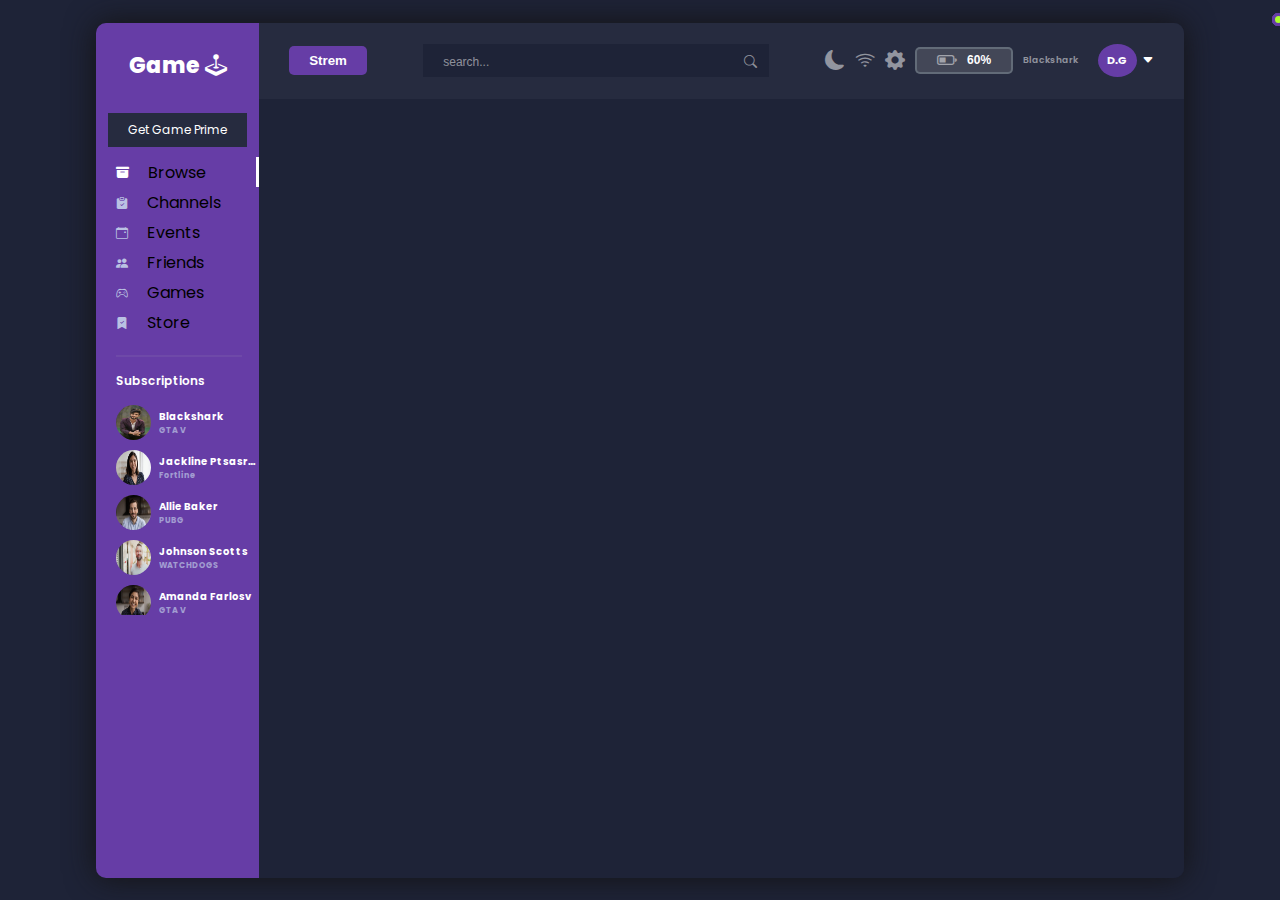
==== pubg.html @ 073b0afb "updated Game-site" ====
<!DOCTYPE html>
<html lang="en">
<head>
    <meta charset="UTF-8">
    <meta name="viewport" content="width=device-width, initial-scale=1.0">
    <title>GAME-SITE</title>

    <!-- *** BOOTSTRAP CDN -->
    <link rel="stylesheet" href="https://cdn.jsdelivr.net/npm/bootstrap-icons@1.11.3/font/bootstrap-icons.min.css">

    <!-- CSS LINK -->
    <link rel="stylesheet" href="styles.css">
</head>
<body>
    
    <!-- ========================= HEADER SECTION ======================= -->
    <header>

        <!-- ========================= ASIDE SECTION ======================= -->
        <aside>
            <h1>Game <i class="bi bi-joystick"></i></h1>
            <button>Get Game Prime</button>
            <ul>
                <li class="active"><a href="#"><i class="bi bi-archive-fill"></i></a> Browse</li>
                <li><a href="#"><i class="bi bi-clipboard-check-fill"></i></a> Channels</li>
                <li><a href="#"><i class="bi bi-calendar-event"></i></a> Events</li>
                <li><a href="#"><i class="bi bi-people-fill"></i></a> Friends</li>
                <li><a href="#"><i class="bi bi-controller"></i></a> Games</li>
                <li><a href="#"><i class="bi bi-bookmark-check-fill"></i></a> Store</li>
            </ul>
            <!-- SUBSCRIPTIONS -->
            <div class="subscriptions">
                <h5>Subscriptions</h5>
                <div class="cards">
                    <div class="card">
                        <div class="img">
                            <img src="images/user1.jpg" alt="">
                        </div>
                        <div class="content">
                            <h6>Blackshark</h6>
                            <p>GTA V</p>
                        </div>
                    </div>
                    <div class="card">
                        <div class="img">
                            <img src="images/user2.jpg" alt="">
                        </div>
                        <div class="content">
                            <h6>Jackline Ptsasra232</h6>
                            <p>Fortline</p>
                        </div>
                    </div>
                    <div class="card">
                        <div class="img">
                            <img src="images/user3.jpg" alt="">
                        </div>
                        <div class="content">
                            <h6>Allie Baker</h6>
                            <p>PUBG</p>
                        </div>
                    </div>
                    <div class="card">
                        <div class="img">
                            <img src="images/user7.jpg" alt="">
                        </div>
                        <div class="content">
                            <h6>Johnson Scotts</h6>
                            <p>WATCHDOGS</p>
                        </div>
                    </div>
                    <div class="card">
                        <div class="img">
                            <img src="images/user4.jpg" alt="">
                        </div>
                        <div class="content">
                            <h6>Amanda Farlosv</h6>
                            <p>GTA V</p>
                        </div>
                    </div>
                    <div class="card">
                        <div class="img">
                            <img src="images/user6.jpg" alt="">
                        </div>
                        <div class="content">
                            <h6>Simaran Alen</h6>
                            <p>Contract-Strike</p>
                        </div>
                    </div>
                    <div class="card">
                        <div class="img">
                            <img src="images/user5.jpg" alt="">
                        </div>
                        <div class="content">
                            <h6>Sarte[Klenn] Shirishti</h6>
                            <p>D-DAY</p>
                        </div>
                    </div>
                    <div class="card">
                        <div class="img">
                            <img src="images/user8.jpg" alt="">
                        </div>
                        <div class="content">
                            <h6>Ashley Anderson</h6>
                            <p>Sun Andreas</p>
                        </div>
                    </div>
                    <div class="card">
                        <div class="img">
                            <img src="images/user9.jpg" alt="">
                        </div>
                        <div class="content">
                            <h6>Adams Samson</h6>
                            <p>GTA V</p>
                        </div>
                    </div>
                    <div class="card">
                        <div class="img">
                            <img src="images/user10.jpg" alt="">
                        </div>
                        <div class="content">
                            <h6>Hamilta Haldon</h6>
                            <p> Cross wars</p>
                        </div>
                    </div>
                </div>
            </div>
        </aside>
        <!-- ========================= ASIDE SECTION END ======================= -->


        <!-- ========================= ARTICLE SECTION ======================= -->
        <article>
            <nav>
                <button>Strem</button>
                <div class="search">
                    <input type="text" placeholder="search...">
                    <i class="bi bi-search"></i>
                </div>
                <div class="right_bx">
                    <i class="bi bi-moon-fill" id="night"></i>
                    <!-- <i class="bi bi-brightness-high-fill" id="day"></i> -->
                    <i class="bi bi-wifi" id="wifi"></i>
                    <i class="bi bi-gear-fill"></i>
                    <button id="active_battery"><i class="bi bi-battery-half" id="battery_icon"></i><span id="battery_level">60%</span></button>
                    <div class="user_data">
                        <h6>Blackshark</h6>
                        <h5>D.G</h5>
                        <i class="bi bi-caret-down-fill"></i>
                        <div class="card">
                            <img src="images/user1.jpg" alt="">
                            <h6>Blackshark</h6>
                            <p>GTA V</p>
                            <button>Premium</button>
                            <img class="gta_img" src="images/gta.jpeg" alt="">
                        </div>
                    </div>
                </div>
            </nav>

            
        </article>
        <!-- ========================= ARTICLE SECTION END ======================= -->
    </header>
    <!-- ========================= HEADER SECTION END ======================= -->


    <!-- *******SCRIPT TAG****** -->
    <script src="script.js"></script>
</body>
</html>
---- styles.css ----
@import url('https://fonts.googleapis.com/css2?family=Poppins:wght@100;200;300;400;500;600;700;800;900&display=swap');
/* ******************* GENERAL STYLING ********************* */
*{
    padding: 0;
    margin: 0;
    box-sizing: border-box;
}

:root {
    --primary-color: #262B3F;
    --secondary-color: #FFF;
    --color-3: #1E2337;
    --color-4: rgb(255,255,255,.5);
    --color-5: greenyellow;
}

body {
    inline-size: 100%;
    block-size: 100vh;
    background: #1E2337;
    font-family: 'Poppins', sans-serif;
    display: flex;
    align-items: center;
    justify-content: center;
}


/* ************************** MAIN STYLING ******************************** */
header {
    inline-size: 85%;
    block-size: 95%;
    box-shadow: 0px 0px 30px rgb(20,19,19);
    border-radius: 10px;
    display: flex;
}
header aside, article {
    inline-size: 85%;
    block-size: 100%;
    /* border: 1px solid #FFF; */
    border-radius: 0px 10px 10px 0px;
    background: var(--color-3);
}
header aside {
    inline-size: 15%;
    border-radius: 10px 0px 0px 10px;
    background: #663DA6;
}
header aside h1 {
    inline-size: 100%;
    block-size: 10%;
    /* border: 1px solid #FFF; */
    display: flex;
    align-items: center;
    justify-content: center;
    color: #FFF;
    font-size: 22px;
    font-weight: 800;
}
header aside h1 i {
    margin-inline-start: 5px;
}
header aside button {
    display: block;
    padding: 8px 20px;
    margin: auto;
    border: none;
    outline: none;
    cursor: pointer;
    font-family: 'Poppins', sans-serif;
    font-size: 12px;
    background: var(--primary-color);
    color: var(--secondary-color);
    margin-block-start: 5px;
    transition: .3s linear;
}
header aside button:hover {
    background: var(--color-3);
}
header aside ul {
    position: relative;
    list-style: none;
    margin-block-start: 10px;
    margin-inline-start: 12%; 
    padding-block-end: 20px;
}
header aside ul::before {
    content: '';
    position: absolute;
    inline-size: 88%;
    block-size: 2px;
    background: rgb(184,184,184,.1);
    inset-block-end: 0;
}
header aside ul li {
    padding: 2.5px 0px;
}
header aside ul li a {
    text-decoration: none;
    color: rgb(225,255,255,.7);
    font-size: 12px;
    font-weight: 400;
    transition: .3s linear;
}
header aside ul li a:hover {
    color: var(--secondary-color);
}
header aside ul li a i {
    margin-inline-end: 15px;
}
header aside ul .active {
    border-inline-end: 3px solid #FFF;
}
header aside ul .active a {
    color: var(--secondary-color);
    font-size: 13px;
}
/* subscritions */
header aside .subscriptions {
    inline-size: 99%;
    block-size: 10% !important;
    /* border: 1px solid #FFF; */
    margin-block-start: 15px;
    margin-inline-start: 12%;
}
header aside .subscriptions h5 {
    color: var(--secondary-color);
    font-size: 12px;
    font-weight: 600;
}
header aside .subscriptions .cards {
    inline-size: 88%;
    block-size: 210px;
    /* border: 1px solid #FFF; */
    overflow-x: auto;
    margin-block-start: 15px;
}
header aside .subscriptions .cards::-webkit-scrollbar {
    inline-size: 4px;
    background: rgba(184,184,184,.2);
    border-radius: 20px;
    visibility: hidden;
    transition: .3s linear;
}
header aside .subscriptions .cards::-webkit-scrollbar-thumb {
    background: rgba(184,184,184,.7);
    border-radius: 20px;
    visibility: hidden;
    transition: .3s linear;
}
header aside .subscriptions .cards:hover::-webkit-scrollbar-thumb {
    visibility: visible;
}
header aside .subscriptions .cards:hover::-webkit-scrollbar {
    visibility: visible;
}
header aside .subscriptions .cards .card {
    margin-block-end: 10px;
    /* border: 1px solid #FFF; */
    display: flex;
    align-items: center;
}
header aside .subscriptions .cards .card .img {
    inline-size: 35px;
    block-size: 35px;
    border-radius: 50%;
}
header aside .subscriptions .cards .card .img::before {
    content: '';
    position: absolute;
    inline-size: 7px;
    block-size: 7px;
    background: greenyellow;
    border-radius: 50%;
    border: 3px solid #663DA6;
    inset-block-start: 13px;
    inset-inline-end: -5px;
}
header aside .subscriptions .cards .card .img img {
    inline-size: 35px;
    block-size: 35px;
    border-radius: 50%;
}
header aside .subscriptions .cards .card .content {
    margin-inline-start: 8px;
}
header aside .subscriptions .cards .card .content h6 {
    inline-size: 100px;
    color: #FFF;
    font-size: 10px;
    text-overflow: ellipsis;
    white-space: nowrap;
    overflow: hidden;
}
header aside .subscriptions .cards .card .content p {
    inline-size: 100px;
    color: rgb(225,255,255,.5);
    font-size: 8px;
    font-weight: 700;
    text-overflow: ellipsis;
    white-space: nowrap;
    overflow: hidden;
}

/* === article section === */
header article nav {
    inline-size: 100%;
    block-size: 9%;
    /* border: 1px solid #FFF; */
    border-radius: 0px 10px 0px 0px;
    padding: 0px 30px;
    display: flex;
    align-items: center;
    justify-content: space-between;
    background: var(--primary-color);
}
header article nav button {
    padding: 7px 20px;
    border-radius: 5px;
    border: none;
    outline: none;
    background: #663DA6;
    color: var(--secondary-color);
    font-size: 'Poppins', sans;
    font-weight: 800;
}
header article nav .search {
    inline-size: 40%;
    background: var(--color-3);
    padding: 4px 10px;
    transition: .5s linear;
}
header article nav .search input {
    inline-size: 94%;
    background: none;
    border: none;
    outline: none;
    padding: 0px 10px;
    color: var(--secondary-color);
    transition-property: .5s linear;
}
header article nav .search input::placeholder {
    color: var(--color-4);
    font-size: 'Poppins', sans-serif;
    font-size: 12px;
    transition: .5s linear;
}
header article nav .search i {
    color: var(--color-4);
    font-size: 13px;
    transition: .5s linear;
}
header article nav .right_bx {
    inline-size: 38%;
    /* border: 1px solid #FFF; */
    display: flex;
    align-items: center;
    justify-content: space-between;
}
header article nav .right_bx i {
    color: var(--color-4);
    font-size: 20px;
    cursor: pointer;
    transition: .5s linear;
}
header article nav .right_bx i:hover {
    color: rgb(225,255,255);
}
header article nav .right_bx button {
    padding: 0px 20px;
    background: rgb(184,184,184,.2);
    border: 2px solid rgb(225,255,255, .2);
    display: flex;
    align-items: center;
    font-size: 12px;
    color: var(--secondary-color);
    transition: .5s linear;
}
header article nav .right_bx button span {
    margin: -2px 0px 0px 10px;
}
/* battery active */
header article nav .right_bx .active_battery {
    background: #663DA6;
    box-shadow: 0px 0px 20px #663DA6;
}
header article nav .right_bx .user_data {
    position: relative;
    display: flex;
    align-items: center;
    cursor: pointer;
    transition: .5s linear;
}
header article nav .right_bx .user_data h6 {
    inline-size: 70px;
    color: var(--color-4);
    font-weight: 600;
    font-size: 9px;
    text-overflow: ellipsis;
    white-space: nowrap;
    overflow: hidden;
    transition: .5s linear;
}
header article nav .right_bx .user_data h5 {
    color: var(--secondary-color);
    background: #663DA6;
    border-radius: 50%;
    padding: 8px 9px;
    font-size: 11px;
    margin: 0px 5px;
    transition: .5s linear;
}
header article nav .right_bx .user_data i {
    color: var(--secondary-color);
    font-size: 12px;
    transition: .7s linear;
}
header article nav .right_bx .user_data:hover i {
    transform: rotate(180deg);
}
header article nav .right_bx .user_data .card {
    position: absolute;
    inline-size: 130px;
    block-size: 0px;
    /* border: 1px solid #FFF; */
    inset-block-start: 50px;
    z-index: 9999;
    display: flex;
    align-items: center;
    flex-direction: column;
    overflow: hidden;
    opacity: 0;
    transition: 1s linear;
}
header article nav .right_bx .user_data:hover .card {
    block-size: 200px;
    opacity: 1;
    overflow: unset;
}
header article nav .right_bx .user_data .card::before {
    content: '';
    position: absolute;
    inline-size: 100%;
    block-size: 100%;
    background: rgb(184,184,184,.1);
    backdrop-filter: blur(5px);
    border-radius: 10px;
    z-index: -1;
}
header article nav .right_bx .user_data .card::after {
    content: '';
    position: absolute;
    border-block-start: 15px solid rgb(184,184,184,.1);
    border-inline-end: 15px solid transparent;
    border-block-end: 15px solid transparent;
    inset-block-start: -10px;
    inset-inline-end: 20px;
    transform: rotate(45deg);
}
header article nav .right_bx .user_data .card img {
    inline-size: 35px;
    block-size: 35px;
    border-radius: 50%;
    margin-block-start: 10px;
}
header article nav .right_bx .user_data .card h6 {
    inline-size: unset;
    overflow: unset;
    text-align: center;
    display: block;
    margin-block-start: 10px;
    color: var(--secondary-color);
    transition: .5s linear;
}
header article nav .right_bx .user_data .card p {
    color: rgb(225,255,255,.5);
    font-size: 9px;
    margin-block-end: 10px;
    transition: .5s linear;
}
header article nav .right_bx .user_data .card .gta_img {
    inline-size: 110px;
    block-size: 60px;
    border-radius: 15px;
    margin: 15px;
}
/* === Game Box === */
header article .game1 {
    position: relative;
    inline-size: 100%;
    block-size: 200px;
    /* border: 1px solid #FFF; */
    padding: 0px 30px;
    margin-block-start: 20px;
}
header article .game1 h3 {
    color: var(--secondary-color);
    font-size: 14px;
    font-weight: 600;
    transition: .5s linear;
}
header article .game1 .game_bx {
    inline-size: 100%;
    block-size: 175px;
    /* border: 1px solid #FFF; */
    display: flex;
    align-items: center;
    overflow: auto;
    scroll-behavior: smooth;
}
header article .game1 .game_bx::-webkit-scrollbar {
    display: none;
}
header article .game1 .game_bx .card {
    min-inline-size: 230px;
    block-size: 160px;
    /* border: 1px solid #FFF; */
    border-radius: 10px;
    margin-block-start: 10px;
    margin-inline-end: 20px;
}
/* header article .game1 .game_bx .card:nth-child(1) {
    margin-inline-end: 0px;
} */
header article .game1 .game_bx .card img {
    inline-size: 100%;
    block-size: 75%;
    border-radius: 5px;
}
header article .game1 .game_bx .card .content {
    inline-size: 100%;
    block-size: 25%;
    /* border: 1px solid #FFF; */
    display: flex;
    justify-content: space-between;
    color: var(--secondary-color);
    margin-block-start: -5px;
    transition: .5s linear;
}
header article .game1 .game_bx .card .content .left {
    color: var(--secondary-color);
    transition: .5s linear;
}
header article .game1 .game_bx .card .content .left h5 {
    font-size: 12px;
    font-weight: 500;
    inline-size: 150px;
    overflow: hidden;
    text-overflow: ellipsis;
    white-space: nowrap;
}
header article .game1 .game_bx .card .content .left p {
    font-size: 8px;
    font-weight: 500;
    inline-size: 150px;
    overflow: hidden;
    text-overflow: ellipsis;
    white-space: nowrap;
    color: var(--color-4);
}
header article .game1 .game_bx .card .content h6 {
    font-size: 10px;
    font-weight: 500;
    color: var(--color-4);
    margin-block-start: 5px;
    transition: .5s linear;
}
header article .game1 .btns {
    position: absolute;
    inset-inline-end: 3%;
    inset-block-start: 0;
    display: flex;
    align-items: center;
    color: var(--color-4);
    transition: .5s linear;
}
header article .game1 .btns i {
    margin-inline-start: 5px;
    cursor: pointer;
    transition: .5s linear;
}
header article .game1 .btns i:hover {
    columns: var(--secondary-color);
}
/* gamebox2 */
header article .game2 {
    position: relative;
    inline-size: 100%;
    block-size: 300px;
    /* border: 1px solid #FFF; */
    padding: 0px 30px;
    overflow: hidden;
}
header article .game2 h3 {
    color: var(--secondary-color);
    font-size: 14px;
    font-weight: 600;
    transition: .5s linear;
}
header article .game2 .games_bx {
    inline-size: 100%;
    block-size: 350px;
    margin-block-start: 8px;
    /* border: 1px solid #FFF; */
    display: flex;
    justify-content: space-between;
    flex-wrap: wrap;
    overflow-y: auto;
}
header article .game2 .games_bx::-webkit-scrollbar {
    inline-size: 5px;
    border-radius: 20px;
    background: rgb(184,184,184,.2);
    visibility: hidden;
}
header article .game2 .games_bx::-webkit-scrollbar-thumb {
    border-radius: 20px;
    background: rgb(184,184,184,.7);
    visibility: hidden;
}
header article .game2 .games_bx:hover::-webkit-scrollbar {
    visibility: visible;
}
header article .game2 .games_bx:hover::-webkit-scrollbar-thumb {
    visibility: visible;
}
header article .game2 .games_bx .card {
    inline-size: 100px;
    block-size: 170px;
    /* border: 1px solid #FFF; */
    margin: 0px 5px 11px 0px;
}
header article .game2 .games_bx .card img {
    inline-size: 100%;
    block-size: 80%;
    border-radius: 10px;
}
header article .game2 .games_bx .card .content {
    inline-size: 100%;
    block-size: 20%;
    overflow: hidden;
}
header article .game2 .games_bx .card .content h6 {
    inline-size: 100%;
    color: var(--secondary-color);
    text-overflow: ellipsis;
    white-space: nowrap;
    overflow: hidden;
    transition: .5s linear;
}
header article .game2 .games_bx .card .content p {
    inline-size: 100%;
    font-size: 9px;
    font-weight: 500s;
    color: var(--secondary-color);
    text-overflow: ellipsis;
    white-space: nowrap;
    overflow: hidden;
    transition: .5s linear;
}
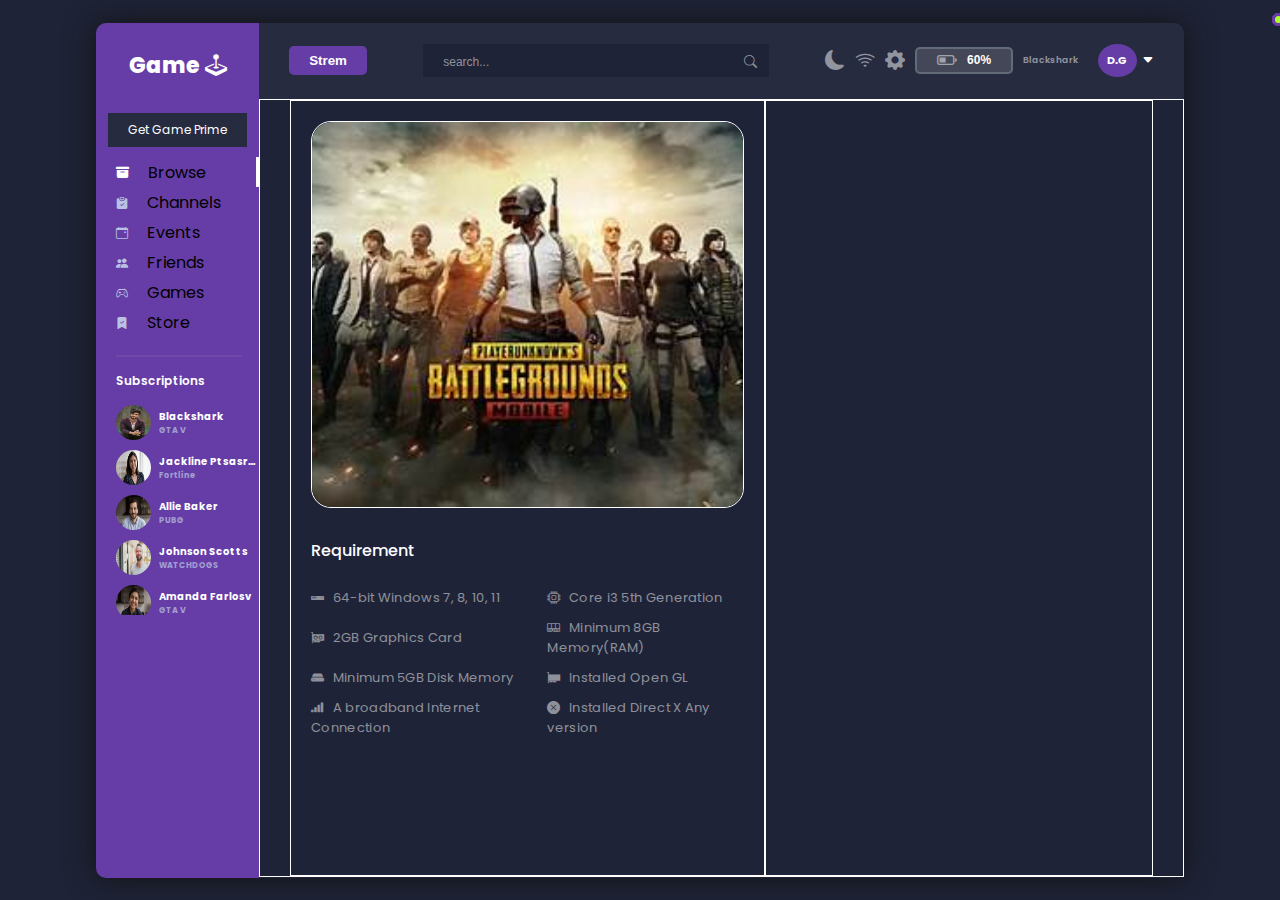
==== commit 64d5aaa3: "updated Game-site" ====
--- a/pubg.html
+++ b/pubg.html
@@ -158,6 +158,27 @@
             </nav>
 
             
+            <!-- **** DOWNLOAD BOX **** -->
+            <div class="download_container">
+                <div class="download_bx">
+                    <div class="img_video">
+                        <h6></h6>
+                        <video src="" autoplay></video>
+                    </div>
+                    <h4>Requirement</h4>
+                    <ul>
+                        <li><i class="bi bi-pc-horizontal"></i> 64-bit Windows 7, 8, 10, 11</li>
+                        <li><i class="bi bi-cpu"></i> Core i3 5th Generation</li>
+                        <li><i class="bi bi-gpu-card"></i> 2GB Graphics Card</li>
+                        <li><i class="bi bi-memory"></i> Minimum 8GB Memory(RAM)</li>
+                        <li><i class="bi bi-hdd-fill"></i> Minimum 5GB Disk Memory</li>
+                        <li><i class="bi bi-pci-card"></i> Installed Open GL</li>
+                        <li><i class="bi bi-reception-4"></i> A broadband Internet Connection</li>
+                        <li><i class="bi bi-x-circle-fill"></i> Installed Direct X Any version</li>
+                    </ul>
+                </div>
+                <div class="realted_bx"></div>
+            </div>
         </article>
         <!-- ========================= ARTICLE SECTION END ======================= -->
     </header>
--- a/styles.css
+++ b/styles.css
@@ -556,4 +556,77 @@
     white-space: nowrap;
     overflow: hidden;
     transition: .5s linear;
+}
+
+
+/* GTA .HTML */
+header article .download_container {
+    inline-size: 100%;
+    block-size: 91%;
+    border: 1px solid #FFF;
+    display: flex;
+    align-items: center;
+    justify-content: space-between;
+    padding: 0px 30px;
+}
+header article .download_container .download_bx, .realted_bx {
+    inline-size: 45%;
+    block-size: 100%;
+    border: 1px solid #FFF;
+}
+header article .download_container .download_bx {
+    inline-size: 55%;
+    padding: 0px 20px;
+}
+header article .download_container .download_bx .img_video {
+    position: relative;
+    inline-size: 100%;
+    block-size: 50% ;
+    border: 1px solid #FFF;
+    border-radius: 20px;
+    margin-block-start: 20px;
+    transition: 1s linear infinite;
+}
+header article .download_container .download_bx .img_video h6 {
+    inline-size: 100%;
+    block-size: 100%;
+    border-radius: 20px;
+    background: url("images/pubg.jpeg") no-repeat center center/cover;
+    transition: 1s linear;
+}
+header article .download_container .download_bx .img_video video {
+    position: absolute;
+    inset-block-start: 0%;
+    inset-inline-start: 0%;
+    inline-size: 100%;
+    block-size: 100%;
+    border-radius: 20px;
+}
+header article .download_container .download_bx h4 {
+    margin-block-start: 30px;
+    color: var(--secondary-color);
+    font-size: 16px;
+    font-weight: 500;
+}
+header article .download_container .download_bx ul {
+    list-style-type: none;
+    display: flex;
+    align-items: center;
+    justify-content: space-between;
+    flex-wrap: wrap;
+    margin-block-start: 20px;
+}
+header article .download_container .download_bx ul li {
+    inline-size: 50%;
+    color: var(--color-4);
+    font-size: 13px;
+    font-weight: 400;
+    padding: 5px 0px;
+    letter-spacing: .3px;
+}
+header article .download_container .download_bx ul li:nth-child(2n) {
+    padding-inline-start: 20px;
+}
+header article .download_container .download_bx ul li i {
+    padding-inline-end: 5px;
 }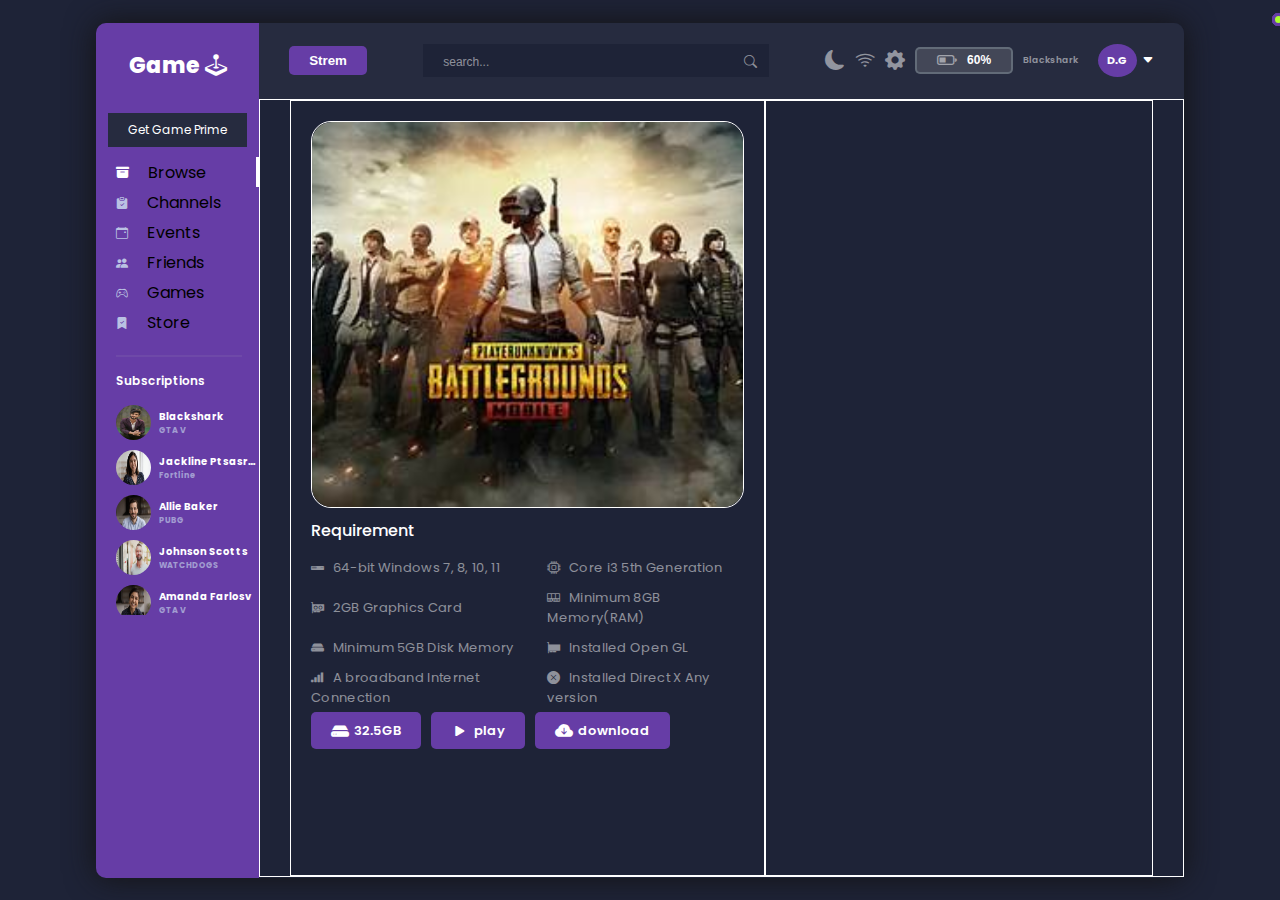
==== commit a64daa3e: "updated GameSite" ====
--- a/pubg.html
+++ b/pubg.html
@@ -176,6 +176,11 @@
                         <li><i class="bi bi-reception-4"></i> A broadband Internet Connection</li>
                         <li><i class="bi bi-x-circle-fill"></i> Installed Direct X Any version</li>
                     </ul>
+                    <div class="btns">
+                        <a href="#"><i class="bi bi-hdd-fill"></i> 32.5GB</a>
+                        <a href="#"><i class="bi bi-play-fill"></i> play</a>
+                        <a href="#"><i class="bi bi-cloud-arrow-down-fill"></i> download</a>
+                    </div>
                 </div>
                 <div class="realted_bx"></div>
             </div>
--- a/styles.css
+++ b/styles.css
@@ -603,7 +603,7 @@
     border-radius: 20px;
 }
 header article .download_container .download_bx h4 {
-    margin-block-start: 30px;
+    margin-block-start: 10px;
     color: var(--secondary-color);
     font-size: 16px;
     font-weight: 500;
@@ -614,7 +614,7 @@
     align-items: center;
     justify-content: space-between;
     flex-wrap: wrap;
-    margin-block-start: 20px;
+    margin-block-start: 10px;
 }
 header article .download_container .download_bx ul li {
     inline-size: 50%;
@@ -629,4 +629,29 @@
 }
 header article .download_container .download_bx ul li i {
     padding-inline-end: 5px;
+}
+header article .download_container .download_bx .btns {
+    display: flex;
+    align-items: center;
+    margin-block-start: -1px;
+}
+header article .download_container .download_bx .btns a {
+    text-decoration: none;
+    padding: 5px 20px;
+    background: #663DA6;
+    color: #FFF;
+    font-size: 13px;
+    font-weight: 600;
+    margin-inline-end: 10px;
+    border-radius: 5px;
+    transition: .3s linear;
+    display: flex;
+    align-items: center;
+}
+header article .download_container .download_bx .btns a:hover {
+    background: #262B3F;
+}
+header article .download_container .download_bx .btns a i {
+    margin-inline-end: 5px;
+    font-size: 18px;
 }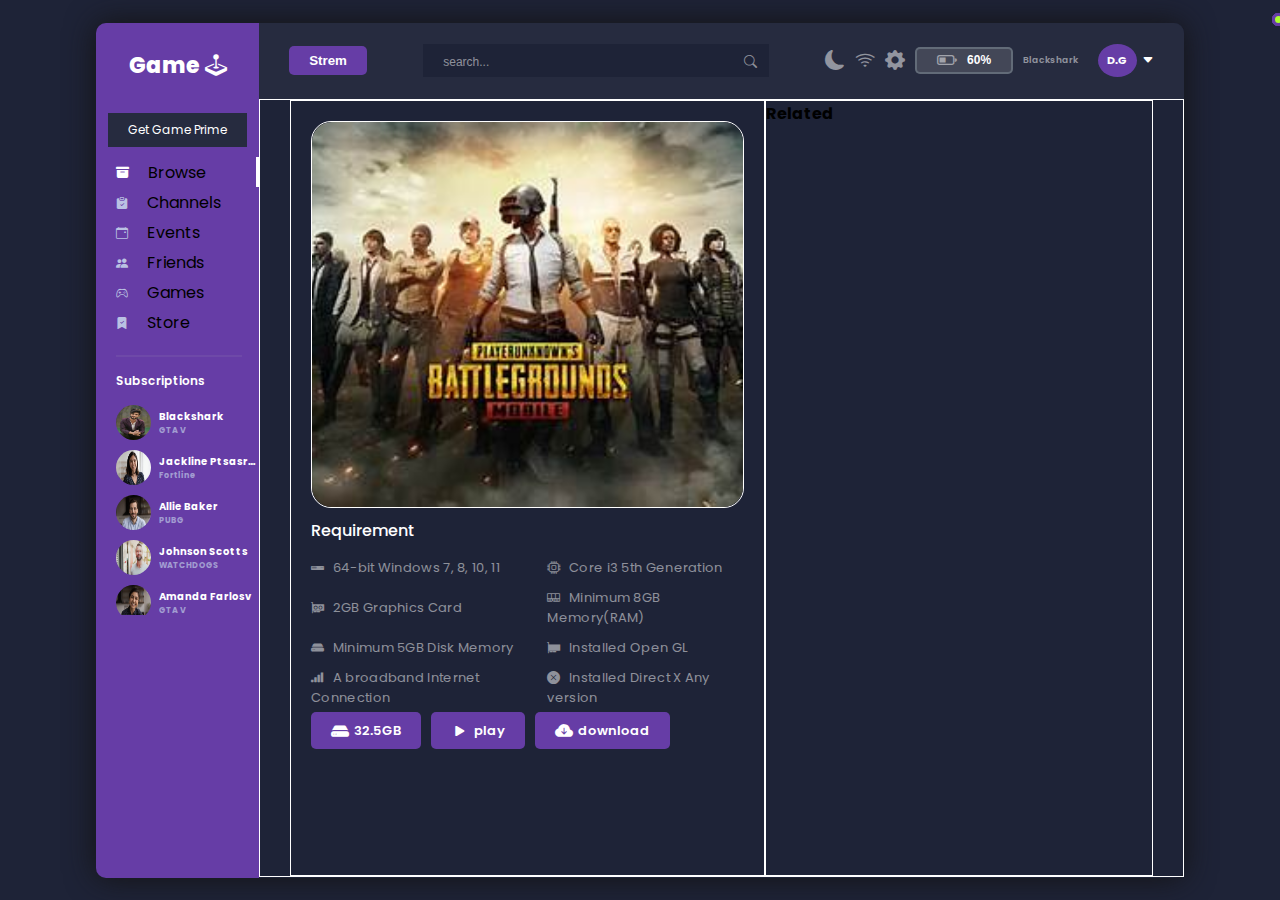
==== commit 842ae83d: "updated" ====
--- a/pubg.html
+++ b/pubg.html
@@ -182,7 +182,9 @@
                         <a href="#"><i class="bi bi-cloud-arrow-down-fill"></i> download</a>
                     </div>
                 </div>
-                <div class="realted_bx"></div>
+                <div class="realted_bx">
+                    <h4>Related</h4>
+                </div>
             </div>
         </article>
         <!-- ========================= ARTICLE SECTION END ======================= -->
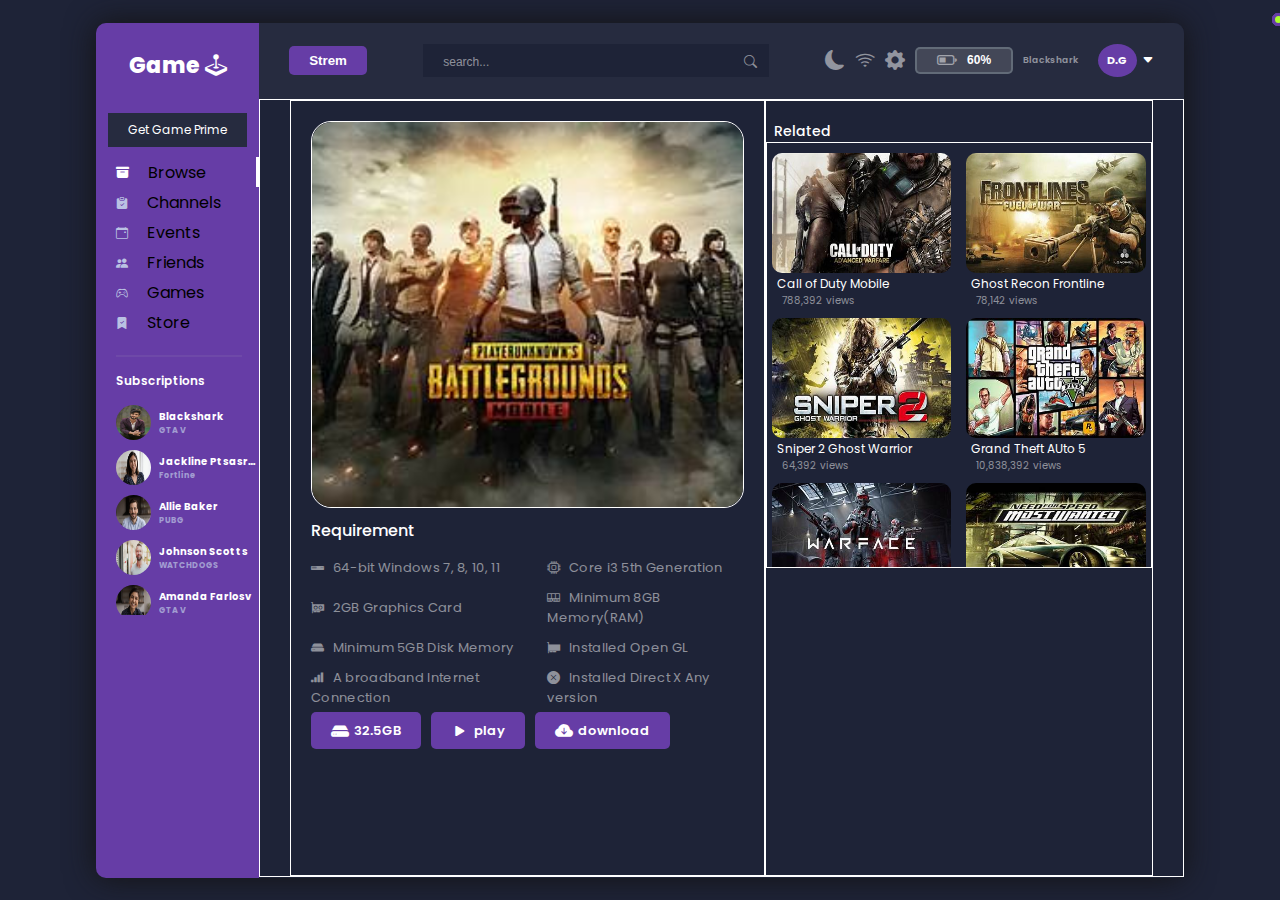
==== commit 19c0aa2c: "update game-site" ====
--- a/pubg.html
+++ b/pubg.html
@@ -184,6 +184,54 @@
                 </div>
                 <div class="realted_bx">
                     <h4>Related</h4>
+                    <div class="cards">
+                        <div class="card">
+                            <img src="images/cod.jpeg" alt="">
+                            <div class="content">
+                                <h6>Call of Duty Mobile</h6>
+                                <p>788,392 views</p>
+                            </div>
+                        </div>
+                        <div class="card">
+                            <img src="images/front.jpeg" alt="">
+                            <div class="content">
+                                <h6>Ghost Recon Frontline</h6>
+                                <p>78,142 views</p>
+                            </div>
+                        </div>
+                        <div class="card">
+                            <img src="images/sn.jpeg" alt="">
+                            <div class="content">
+                                <h6>Sniper 2 Ghost Warrior</h6>
+                                <p>64,392 views</p>
+                            </div>
+                        </div>
+                        <div class="card">
+                            <img src="images/gta.jpeg" alt="">
+                            <div class="content">
+                                <h6>Grand Theft AUto 5</h6>
+                                <p>10,838,392 views</p>
+                            </div>
+                        </div>
+                        <div class="card">
+                            <img src="images/wfc.jpeg" alt="">
+                            <div class="content">
+                                <h6>War Face</h6>
+                                <p>88,999 views</p>
+                            </div>
+                        </div>
+                        <div class="card">
+                            <img src="images/nfs.jpeg" alt="">
+                            <div class="content">
+                                <h6>Need For Speed</h6>
+                                <p>981,392 views</p>
+                            </div>
+                        </div>
+                    </div>
+                    <!-- New members -->
+                    <div class="join_new">
+
+                    </div>
                 </div>
             </div>
         </article>
--- a/styles.css
+++ b/styles.css
@@ -654,4 +654,66 @@
 header article .download_container .download_bx .btns a i {
     margin-inline-end: 5px;
     font-size: 18px;
+}
+header article .download_container .realted_bx h4 {
+    margin-block-start: 20px;
+    color: var(--secondary-color);
+    font-size: 14px;
+    font-weight: 500;
+    padding: 0px 8px;
+}
+header article .download_container .realted_bx .cards {
+    inline-size: 100%;
+    block-size: 55%;
+    border: 1px solid #FFF;
+    padding: 10px 5px;
+    display: flex;
+    align-items: center;
+    justify-content: space-between;
+    flex-wrap: wrap;
+    overflow: auto;
+}
+header article .download_container .realted_bx .cards::-webkit-scrollbar {
+    inline-size: 5px;
+    background: rgb(184,184,184,.2);
+    border-radius: 20px;
+    visibility: hidden;
+}
+header article .download_container .realted_bx .cards::-webkit-scrollbar-thumb {
+    background: rgb(184,184,184,.2);
+    border-radius: 20px;
+    visibility: hidden;
+}
+header article .download_container .realted_bx .cards:hover::-webkit-scrollbar {
+    visibility: visible;
+}
+header article .download_container .realted_bx .cards:hover::-webkit-scrollbar-thumb {
+    visibility: visible;
+}
+header article .download_container .realted_bx .cards .card {
+    inline-size: 48%;
+    block-size: 150px;
+    /* border: 1px solid #FFF; */
+    margin-block-end: 15px;
+}
+header article .download_container .realted_bx .cards .card img {
+    inline-size: 100%;
+    block-size: 80%;
+    border-radius: 10px;
+}
+header article .download_container .realted_bx .cards .card .content {
+    inline-size: 100%;
+    block-size: 20%;
+    margin-inline-start: 5px;
+} 
+header article .download_container .realted_bx .cards .card .content h6 {
+    color: var(--secondary-color);
+    font-size: 12px;
+    font-weight: 400;
+    margin-block-start: -5px;
+}
+header article .download_container .realted_bx .cards .card .content p {
+    color: var(--color-4);
+    font-size: 10px;
+    margin-inline-start: 5px;
 }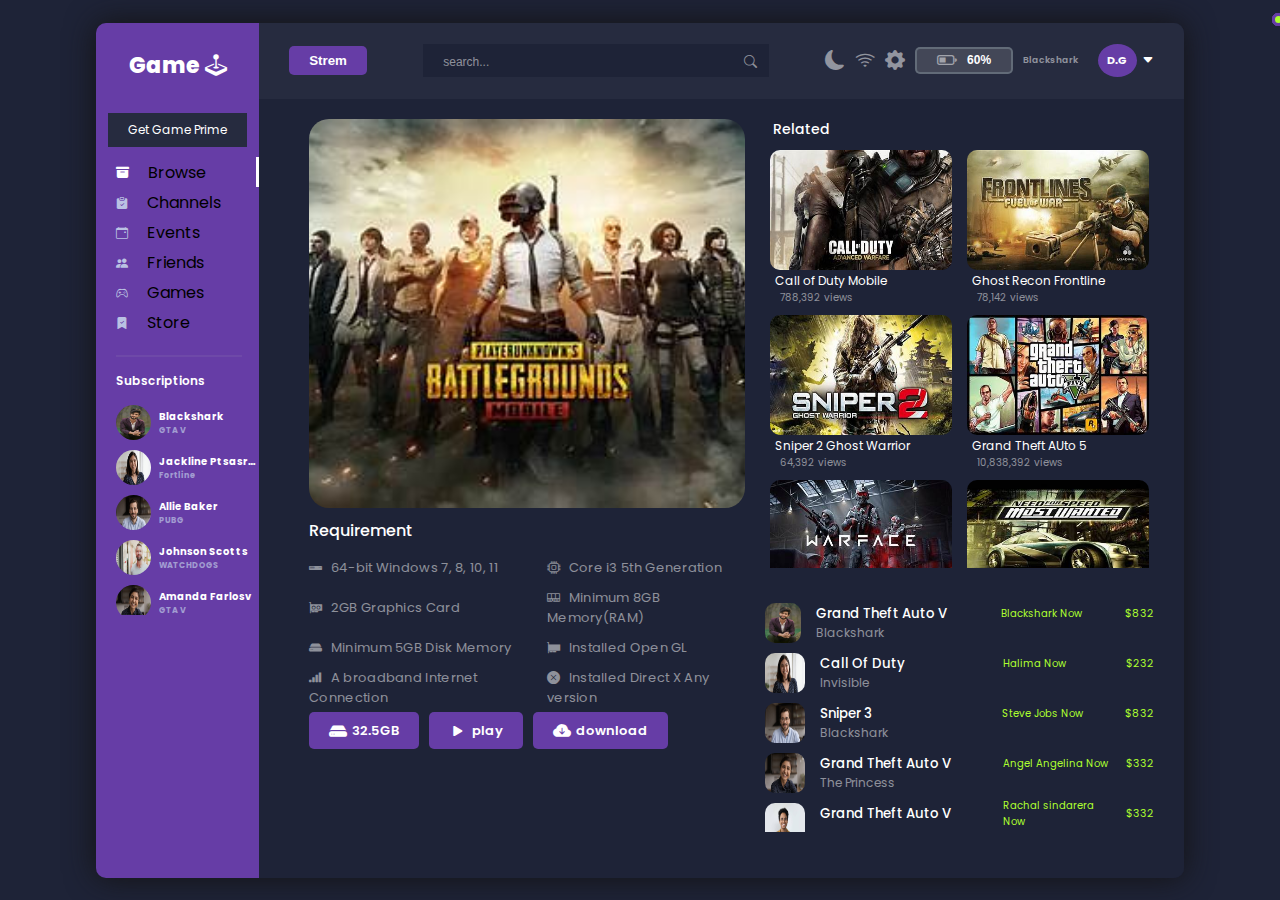
==== commit c2467788: "updated Game-site" ====
--- a/pubg.html
+++ b/pubg.html
@@ -230,7 +230,72 @@
                     </div>
                     <!-- New members -->
                     <div class="join_new">
-
+                        <div class="card">
+                            <img src="images/user1.jpg" alt="">
+                            <div class="content">
+                                <div class="price">
+                                    <h5>Grand Theft Auto V</h5>
+                                    <span>Blackshark Now</span>
+                                    <h6>$832</h6>
+                                </div>
+                                <p>Blackshark</p>
+                            </div>
+                        </div>
+                        <div class="card">
+                            <img src="images/user2.jpg" alt="">
+                            <div class="content">
+                                <div class="price">
+                                    <h5>Call Of Duty</h5>
+                                    <span>Halima Now</span>
+                                    <h6>$232</h6>
+                                </div>
+                                <p>Invisible</p>
+                            </div>
+                        </div>
+                        <div class="card">
+                            <img src="images/user3.jpg" alt="">
+                            <div class="content">
+                                <div class="price">
+                                    <h5>Sniper 3</h5>
+                                    <span>Steve Jobs Now</span>
+                                    <h6>$832</h6>
+                                </div>
+                                <p>Blackshark</p>
+                            </div>
+                        </div>
+                        <div class="card">
+                            <img src="images/user4.jpg" alt="">
+                            <div class="content">
+                                <div class="price">
+                                    <h5>Grand Theft Auto V</h5>
+                                    <span>Angel Angelina Now</span>
+                                    <h6>$332</h6>
+                                </div>
+                                <p>The Princess</p>
+                            </div>
+                        </div>
+                        <div class="card">
+                            <img src="images/user5.jpg" alt="">
+                            <div class="content">
+                                <div class="price">
+                                    <h5>Grand Theft Auto V</h5>
+                                    <span>Rachal sindarera Now</span>
+                                    <h6>$332</h6>
+                                </div>
+                                <p>The syringe</p>
+                            </div>
+                        </div>
+                        <div class="card">
+                            <img src="images/user6.jpg" alt="">
+                            <div class="content">
+                                <div class="price">
+                                    <h5>Ghost Recon Frontline</h5>
+                                    <span>Don MacDonarlds</span>
+                                    <h6>$102</h6>
+                                </div>
+                                <p>Harder</p>
+                            </div>
+                        </div>
                     </div>
                 </div>
             </div>
--- a/styles.css
+++ b/styles.css
@@ -563,7 +563,7 @@
 header article .download_container {
     inline-size: 100%;
     block-size: 91%;
-    border: 1px solid #FFF;
+    /* border: 1px solid #FFF; */
     display: flex;
     align-items: center;
     justify-content: space-between;
@@ -572,7 +572,7 @@
 header article .download_container .download_bx, .realted_bx {
     inline-size: 45%;
     block-size: 100%;
-    border: 1px solid #FFF;
+    /* border: 1px solid #FFF; */
 }
 header article .download_container .download_bx {
     inline-size: 55%;
@@ -582,7 +582,7 @@
     position: relative;
     inline-size: 100%;
     block-size: 50% ;
-    border: 1px solid #FFF;
+    /* border: 1px solid #FFF; */
     border-radius: 20px;
     margin-block-start: 20px;
     transition: 1s linear infinite;
@@ -665,7 +665,7 @@
 header article .download_container .realted_bx .cards {
     inline-size: 100%;
     block-size: 55%;
-    border: 1px solid #FFF;
+    /* border: 1px solid #FFF; */
     padding: 10px 5px;
     display: flex;
     align-items: center;
@@ -716,4 +716,61 @@
     color: var(--color-4);
     font-size: 10px;
     margin-inline-start: 5px;
-}+}
+header article .download_container .realted_bx .join_new {
+    inline-size: 100%;
+    block-size: 30%;
+    /* border: 1px solid #FFF; */
+    margin-block-start: 30px;
+    overflow: auto;
+}
+header article .download_container .realted_bx .join_new::-webkit-scrollbar {
+    display: none;
+}
+/* header article .download_container .realted_bx .join_new::-webkit-scrollbar-thumb {
+
+} */
+header article .download_container .realted_bx .join_new .card {
+    inline-size: 100%;
+    block-size: 50px;
+    /* border: 1px solid #FFF; */
+    display: flex;
+    align-items: center;
+}
+header article .download_container .realted_bx .join_new .card img {
+    inline-size: 40px;
+    block-size: 40px;
+    border-radius: 10px;
+}
+header article .download_container .realted_bx .join_new .card .content {
+    margin-inline-start: 15px;
+    inline-size: 95%;
+}
+header article .download_container .realted_bx .join_new .card .content .price {
+    display: flex;
+    align-items: center;
+    justify-content: space-between;
+    inline-size: 100%;
+}
+header article .download_container .realted_bx .join_new .card .content .price h5 {
+    color: var(--secondary-color);
+    font-weight: 500;
+    inline-size: 170px;
+    /* border: 1px solid #FFF; */
+}
+header article .download_container .realted_bx .join_new .card .content .price span {
+    color: var(--color-5);
+    font-weight: 400;
+    inline-size: 110px;
+    /* border: 1px solid #FFF; */
+    font-size: 10px;
+}
+header article .download_container .realted_bx .join_new .card .content .price h6 {
+    color: var(--color-5);
+    font-weight: 400;
+}
+header article .download_container .realted_bx .join_new .card .content p {
+    color: var(--color-4);
+    font-size: 12px;
+    font-weight: 400;
+}
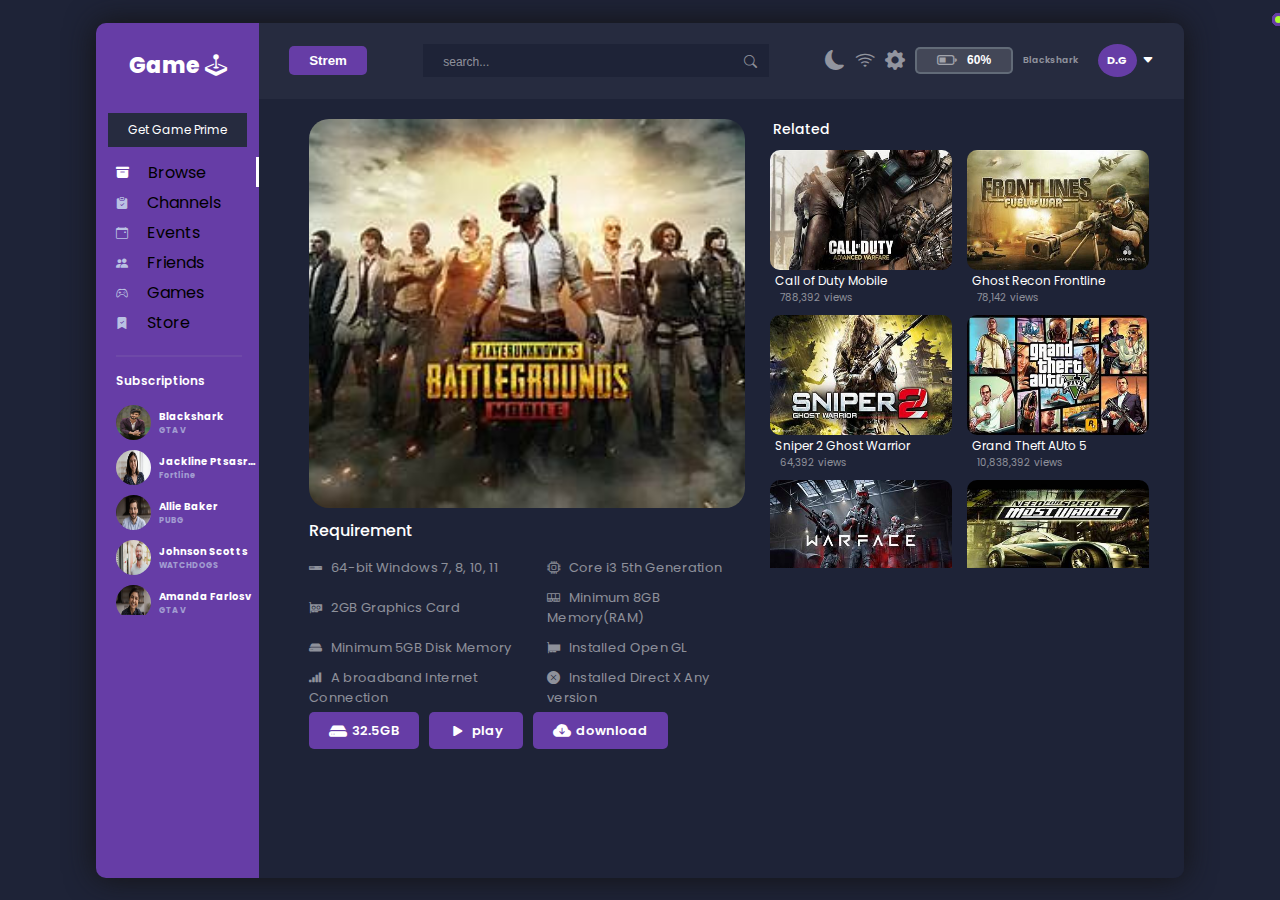
==== commit f4ce17b7: "Updated Gamesite" ====
--- a/pubg.html
+++ b/pubg.html
@@ -162,8 +162,8 @@
             <div class="download_container">
                 <div class="download_bx">
                     <div class="img_video">
-                        <h6></h6>
-                        <video src="" autoplay></video>
+                        <h6 id="img_change"></h6>
+                        <video src=""id="video"></video>
                     </div>
                     <h4>Requirement</h4>
                     <ul>
@@ -178,7 +178,7 @@
                     </ul>
                     <div class="btns">
                         <a href="#"><i class="bi bi-hdd-fill"></i> 32.5GB</a>
-                        <a href="#"><i class="bi bi-play-fill"></i> play</a>
+                        <a href="#" id="play"><i class="bi bi-play-fill"></i> play</a>
                         <a href="#"><i class="bi bi-cloud-arrow-down-fill"></i> download</a>
                     </div>
                 </div>
@@ -229,74 +229,7 @@
                         </div>
                     </div>
                     <!-- New members -->
-                    <div class="join_new">
-                        <div class="card">
-                            <img src="images/user1.jpg" alt="">
-                            <div class="content">
-                                <div class="price">
-                                    <h5>Grand Theft Auto V</h5>
-                                    <span>Blackshark Now</span>
-                                    <h6>$832</h6>
-                                </div>
-                                <p>Blackshark</p>
-                            </div>
-                        </div>
-                        <div class="card">
-                            <img src="images/user2.jpg" alt="">
-                            <div class="content">
-                                <div class="price">
-                                    <h5>Call Of Duty</h5>
-                                    <span>Halima Now</span>
-                                    <h6>$232</h6>
-                                </div>
-                                <p>Invisible</p>
-                            </div>
-                        </div>
-                        <div class="card">
-                            <img src="images/user3.jpg" alt="">
-                            <div class="content">
-                                <div class="price">
-                                    <h5>Sniper 3</h5>
-                                    <span>Steve Jobs Now</span>
-                                    <h6>$832</h6>
-                                </div>
-                                <p>Blackshark</p>
-                            </div>
-                        </div>
-                        <div class="card">
-                            <img src="images/user4.jpg" alt="">
-                            <div class="content">
-                                <div class="price">
-                                    <h5>Grand Theft Auto V</h5>
-                                    <span>Angel Angelina Now</span>
-                                    <h6>$332</h6>
-                                </div>
-                                <p>The Princess</p>
-                            </div>
-                        </div>
-                        <div class="card">
-                            <img src="images/user5.jpg" alt="">
-                            <div class="content">
-                                <div class="price">
-                                    <h5>Grand Theft Auto V</h5>
-                                    <span>Rachal sindarera Now</span>
-                                    <h6>$332</h6>
-                                </div>
-                                <p>The syringe</p>
-                            </div>
-                        </div>
-                        <div class="card">
-                            <img src="images/user6.jpg" alt="">
-                            <div class="content">
-                                <div class="price">
-                                    <h5>Ghost Recon Frontline</h5>
-                                    <span>Don MacDonarlds</span>
-                                    <h6>$102</h6>
-                                </div>
-                                <p>Harder</p>
-                            </div>
-                        </div>
-                    </div>
+                    <div class="join_new"></div>
                 </div>
             </div>
         </article>
--- a/styles.css
+++ b/styles.css
@@ -591,7 +591,7 @@
     inline-size: 100%;
     block-size: 100%;
     border-radius: 20px;
-    background: url("images/pubg.jpeg") no-repeat center center/cover;
+    background: url('images/pubg.jpeg') no-repeat center center/cover;
     transition: 1s linear;
 }
 header article .download_container .download_bx .img_video video {
@@ -601,6 +601,7 @@
     inline-size: 100%;
     block-size: 100%;
     border-radius: 20px;
+    display: none;
 }
 header article .download_container .download_bx h4 {
     margin-block-start: 10px;
@@ -723,13 +724,11 @@
     /* border: 1px solid #FFF; */
     margin-block-start: 30px;
     overflow: auto;
+    scroll-behavior: smooth;
 }
 header article .download_container .realted_bx .join_new::-webkit-scrollbar {
     display: none;
 }
-/* header article .download_container .realted_bx .join_new::-webkit-scrollbar-thumb {
-
-} */
 header article .download_container .realted_bx .join_new .card {
     inline-size: 100%;
     block-size: 50px;
